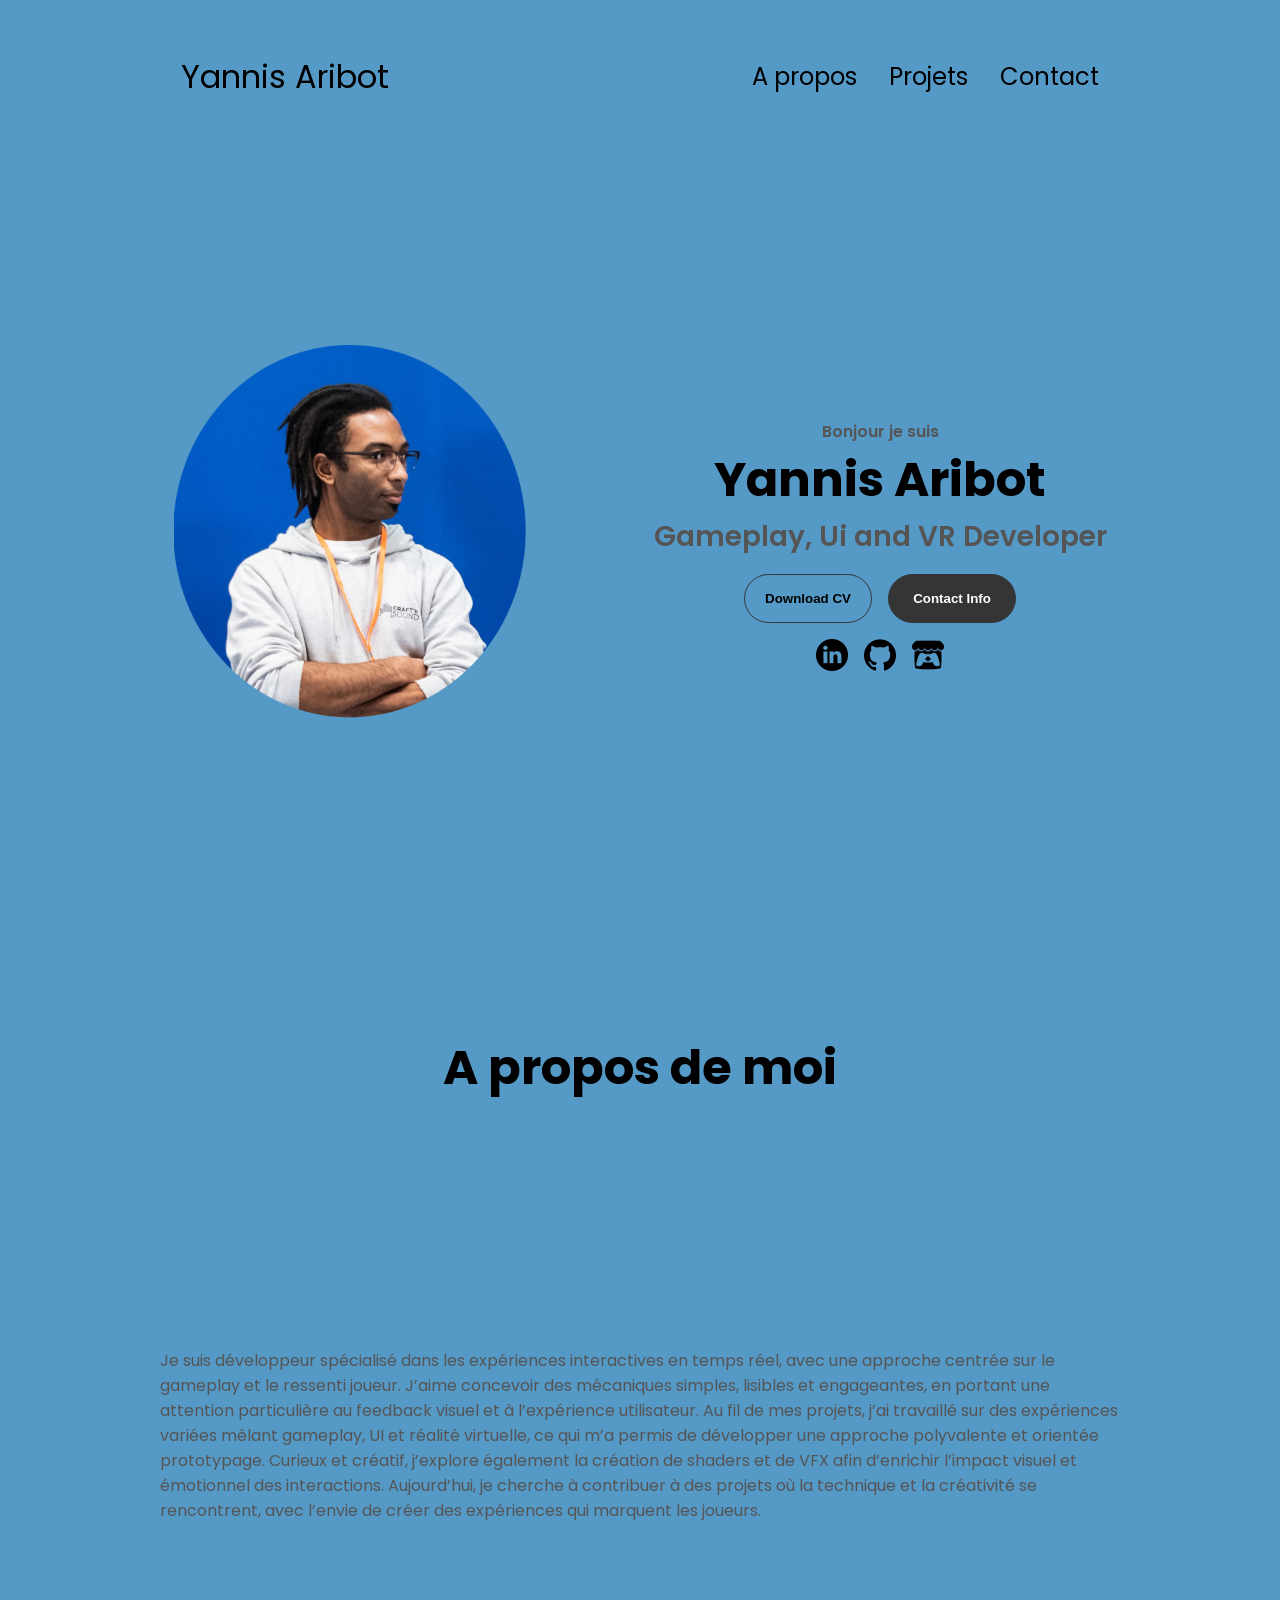
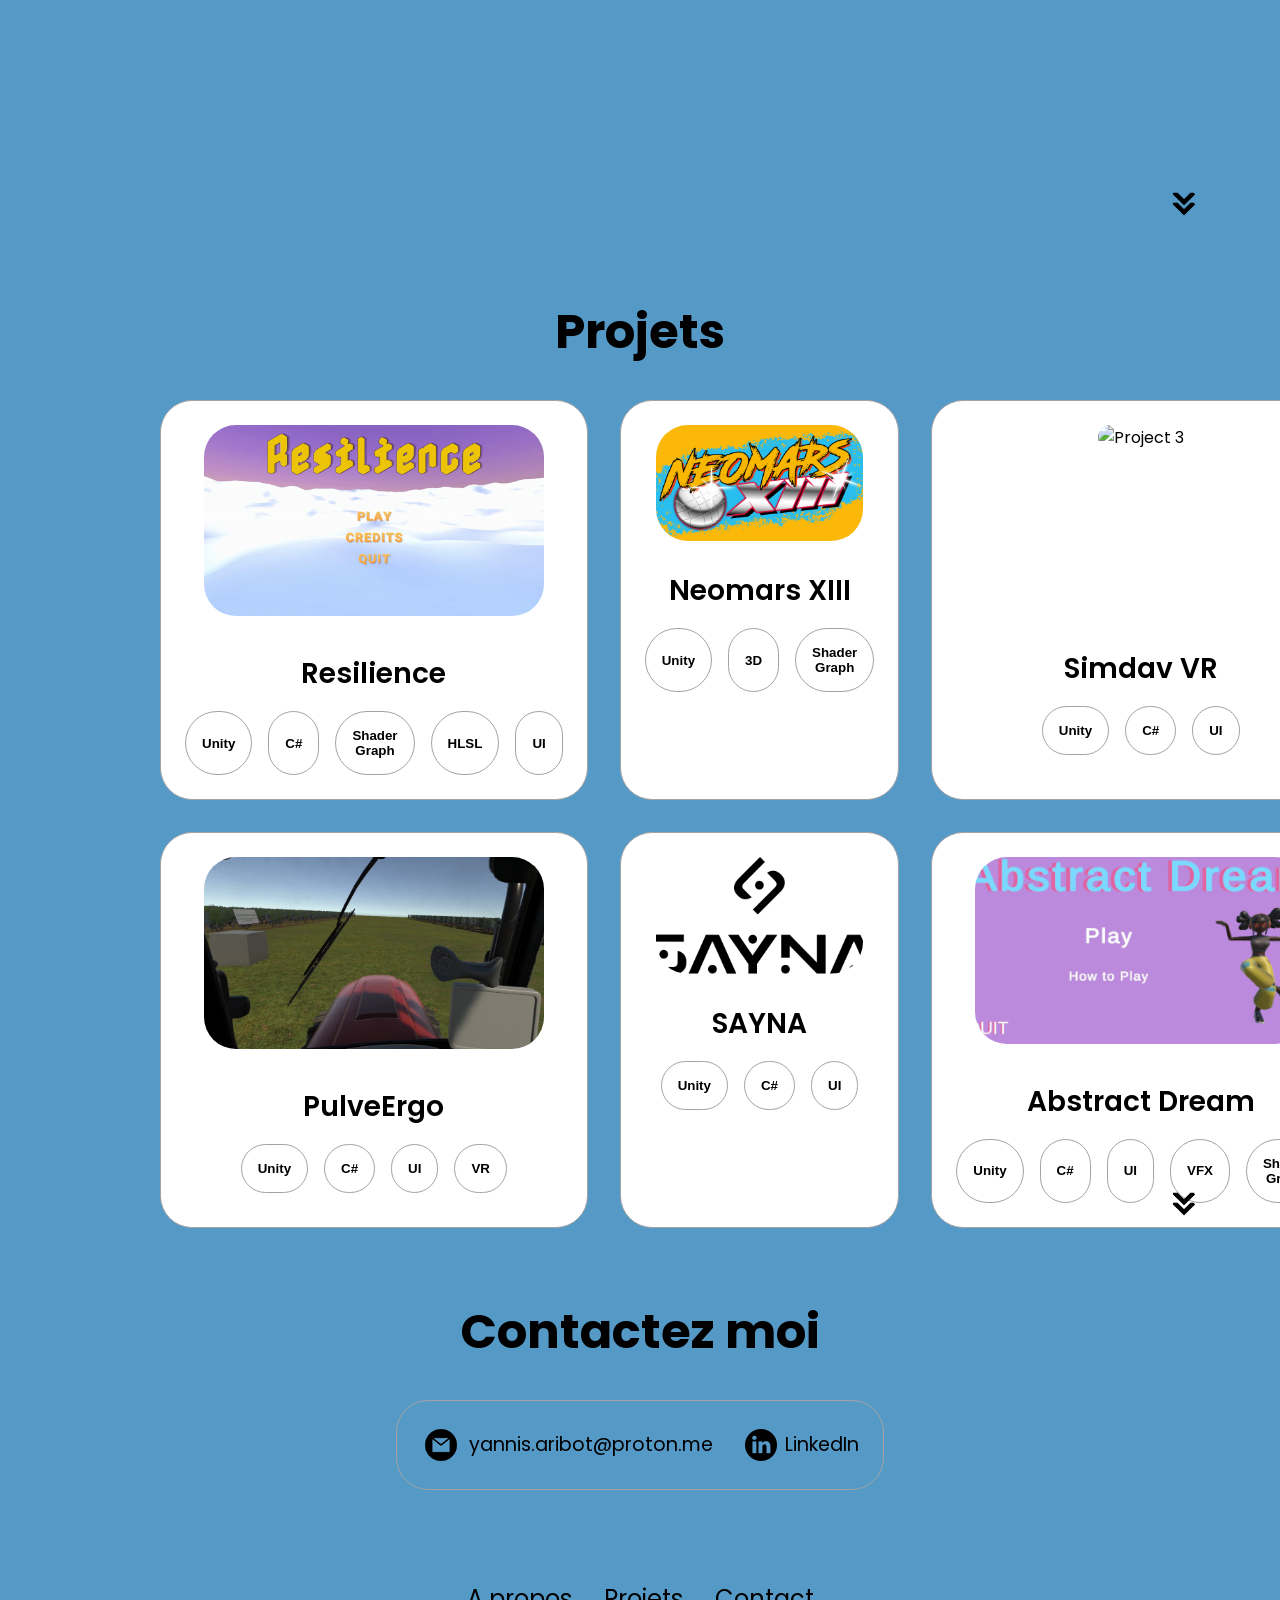
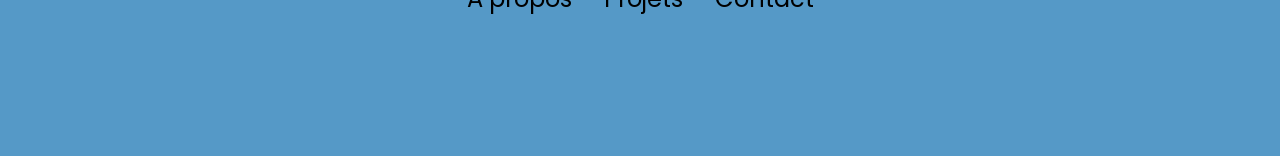
==== index.html @ 0de4ea1f "Fixed some broken links" ====
<!DOCTYPE html>
<html lang="en">

<head>
  <meta charset="UTF-8" />
  <meta http-equiv="X-UA-Compatible" content="IE=edge" />
  <meta name="viewport" content="width=device-width, initial-scale=1.0" />
  <title>Yannis Aribot</title>
  <link rel="stylesheet" href="style.css" />
  <link rel="stylesheet" href="mediaqueries.css" />
</head>

<body>
  <nav id="desktop-nav">
    <div class="logo">Yannis Aribot</div>
    <div>
      <ul class="nav-links">
        <li><a href="#about">A propos</a></li>
        <!--<li><a href="#experience">Experience</a></li>-->
        <li><a href="#projects">Projets</a></li>
        <li><a href="#contact">Contact</a></li>
      </ul>
    </div>
  </nav>
  <nav id="hamburger-nav">
    <div class="logo">Yannis Aribot</div>
    <div class="hamburger-menu">
      <div class="hamburger-icon" onclick="toggleMenu()">
        <span></span>
        <span></span>
        <span></span>
      </div>
      <div class="menu-links">
        <li><a href="#about" onclick="toggleMenu()">A propos</a></li>
        <!--<li><a href="#experience" onclick="toggleMenu()">Experience</a></li>-->
        <li><a href="#projects" onclick="toggleMenu()">Projets</a></li>
        <li><a href="#contact" onclick="toggleMenu()">Contact</a></li>
      </div>
    </div>
  </nav>
  <section id="profile">
    <div class="section__pic-container">
      <img src="./portfolio-main/assets/Photo_Profil.png" alt="John Doe profile picture" />
    </div>
    <div class="section__text">
      <p class="section__text__p1">Bonjour je suis</p>
      <h1 class="title">Yannis Aribot</h1>
      <p class="section__text__p2">Gameplay, Ui and VR Developer</p>
      <div class="btn-container">
        <button class="btn btn-color-2" onclick="window.open('./assets/CV_ARIBOT_Yannis_GameDeveloper.pdf')">
          Download CV
        </button>
        <button class="btn btn-color-1" onclick="location.href='./#contact'">
          Contact Info
        </button>
      </div>
      <div id="socials-container">
        <img src="./portfolio-main/assets/linkedin.png" alt="My LinkedIn profile" class="icon"
          onclick="location.href='https://www.linkedin.com/in/yannis-aribot-21ba85180/'" />
        <img src="./portfolio-main/assets/github.png" alt="My Github profile" class="icon"
          onclick="location.href='https://github.com/Yaribot'" />
        <img src="./portfolio-main/assets/itchio.png" alt="My Itch.io" class="icon"
          onclick="location.href='https://hati02.itch.io/'" />
      </div>
    </div>
  </section>
  <section id="about">
    <!--<p class="section__text__p1">Get To Know More</p>-->
    <h1 class="title">A propos de moi</h1>
    <div class="section-container">
      <!-- <div class="section__pic-container">
        <img src="./assets/about-pic.png" alt="Profile picture" class="about-pic" />
      </div> -->
      <div class="about-details-container">
        <div class="about-containers" style="display : none">
          <div class="details-container">
            <img src="./portfolio-main/assets/experience.png" alt="Experience icon" class="icon" />
            <h3>Experience</h3>
            <p>1 years <br />Full stack Development</p>
          </div>
          <div class="details-container">
            <img src="./portfolio-main/assets/education.png" alt="Education icon" class="icon" />
            <h3>Education</h3>
            <p>B.Sc. Bachelors Degree (IT) </p>
          </div>
        </div>
        <div class="text-container">
          <p>
            Je suis développeur spécialisé dans les expériences interactives en temps réel, avec une approche centrée sur le gameplay et le ressenti joueur. J’aime concevoir des mécaniques simples, lisibles et engageantes, en portant une attention particulière au feedback visuel et à l’expérience utilisateur.
            Au fil de mes projets, j’ai travaillé sur des expériences variées mêlant gameplay, UI et réalité virtuelle, ce qui m’a permis de développer une approche polyvalente et orientée prototypage. Curieux et créatif, j’explore également la création de shaders et de VFX afin d’enrichir l’impact visuel et émotionnel des interactions.
            Aujourd’hui, je cherche à contribuer à des projets où la technique et la créativité se rencontrent, avec l’envie de créer des expériences qui marquent les joueurs.
          </p>
        </div>
      </div>
    </div>
    <img src="./portfolio-main/assets/arrow.png" alt="Arrow icon" class="icon arrow" onclick="location.href='./#projects'" />
  </section>
  <section id="experience" style="display: none;">
    <p class="section__text__p1">Explore My</p>
    <h1 class="title">Experience</h1>
    <div class="experience-details-container">
      <div class="about-containers">
        <div class="details-container">
          <h2 class="experience-sub-title">Frontend Development</h2>
          <div class="article-container">
            <article>
              <img src="./portfolio-main/assets/checkmark.png" alt="Experience icon" class="icon" />
              <div>
                <h3>HTML</h3>
                <p>Experienced</p>
              </div>
            </article>
            <article>
              <img src="./portfolio-main/assets/checkmark.png" alt="Experience icon" class="icon" />
              <div>
                <h3>CSS</h3>
                <p>Experienced</p>
              </div>
            </article>
            <article>
              <img src="./portfolio-main/assets/checkmark.png" alt="Experience icon" class="icon" />
              <div>
                <h3>React</h3>
                <p>Experienced</p>
              </div>
            </article>
            <article>
              <img src="./portfolio-main/assets/checkmark.png" alt="Experience icon" class="icon" />
              <div>
                <h3>JavaScript</h3>
                <p>Basic</p>
              </div>
            </article>
            <article>
              <img src="./portfolio-main/assets/checkmark.png" alt="Experience icon" class="icon" />
              <div>
                <h3>TypeScript</h3>
                <p>Basic</p>
              </div>
            </article>
            <article>
              <img src="./portfolio-main/assets/checkmark.png" alt="Experience icon" class="icon" />
              <div>
                <h3>Tailwind CSS</h3>
                <p>Intermediate</p>
              </div>
            </article>
          </div>
        </div>
        <div class="details-container">
          <h2 class="experience-sub-title">Backend Development</h2>
          <div class="article-container">
            <article>
              <img src="./portfolio-main/assets/checkmark.png" alt="Experience icon" class="icon" />
              <div>
                <h3>PostgreSQL</h3>
                <p>Basic</p>
              </div>
            </article>
            <article>
              <img src="./portfolio-main/assets/checkmark.png" alt="Experience icon" class="icon" />
              <div>
                <h3>Node JS</h3>
                <p>Intermediate</p>
              </div>
            </article>
            <article>
              <img src="./portfolio-main/assets/checkmark.png" alt="Experience icon" class="icon" />
              <div>
                <h3>Express JS</h3>
                <p>Intermediate</p>
              </div>
            </article>
            <article>
              <img src="./portfolio-main/assets/checkmark.png" alt="Experience icon" class="icon" />
              <div>
                <h3>Git</h3>
                <p>Intermediate</p>
              </div>
            </article>
          </div>
        </div>
      </div>
    </div>
    <img src="./portfolio-main/assets/arrow.png" alt="Arrow icon" class="icon arrow" onclick="location.href='./#projects'" />
  </section>
  <section id="projects">
    <!--<p class="section__text__p1">Browse My Recent</p>-->
    <h1 class="title">Projets</h1>
    <div class="experience-details-container">
      <div class="about-project-card-containers">
        <div class="details-container color-container">
          <div class="article-container">
            <img src="./portfolio-main/assets/Resilience/ResilienceTitleGif.gif" class="project-img" onclick="location.href='resilience.html'" />
          </div>
          <h2 class="experience-sub-title project-title">Resilience</h2>
          <div class="btn-container">
            <button class="tag-btn btn-color-2 project-btn" onclick="location.href=''" style="pointer-events: none;">
              Unity
            </button>
            <button class="tag-btn btn-color-2 project-btn" onclick="location.href=''" style="pointer-events: none;">
              C#
            </button>
            <button class="tag-btn btn-color-2 project-btn" onclick="location.href=''" style="pointer-events: none;">
              Shader Graph
            </button>
            <button class="tag-btn btn-color-2 project-btn" onclick="location.href=''" style="pointer-events: none;">
              HLSL
            </button>
            <button class="tag-btn btn-color-2 project-btn" onclick="location.href=''" style="pointer-events: none;">
              UI
            </button>
          </div>
        </div>
        <div class="details-container color-container">
          <div class="article-container">
            <img src="./portfolio-main/assets/Neomars/NeomarsLogo.png" class="project-img" onclick="location.href='neomars13.html'" />
          </div>
          <h2 class="experience-sub-title project-title">Neomars XIII</h2>
          <div class="btn-container">
            <button class="tag-btn btn-color-2 project-btn" onclick="location.href=''" style="pointer-events: none;">
              Unity
            </button>
            <button class="tag-btn btn-color-2 project-btn" onclick="location.href=''" style="pointer-events: none;">
              3D
            </button>
            <button class="tag-btn btn-color-2 project-btn" onclick="location.href=''" style="pointer-events: none;">
              Shader Graph
            </button>
          </div>
        </div>
        <div class="details-container color-container">
          <div class="article-container">
            <img src="./portfolio-main/assets/Simdav/Simdav.png" alt="Project 3" class="project-img" onclick="location.href='simdav.html'"/>
          </div>
          <h2 class="experience-sub-title project-title">Simdav VR</h2>
          <div class="btn-container">
            <button class="tag-btn btn-color-2 project-btn" onclick="location.href=''" style="pointer-events: none;">
              Unity
            </button>
            <button class="tag-btn btn-color-2 project-btn" onclick="location.href=''" style="pointer-events: none;">
              C#
            </button>
            <button class="tag-btn btn-color-2 project-btn" onclick="location.href=''" style="pointer-events: none;">
              UI
            </button>
          </div>
        </div>
        <div class="details-container color-container">
          <div class="article-container">
            <img src="./portfolio-main/assets/PulveErgo/PulveErgo.png" alt="Project 3" class="project-img" onclick="location.href='pulveergo.html'"/>
          </div>
          <h2 class="experience-sub-title project-title">PulveErgo</h2>
          <div class="btn-container">
            <button class="tag-btn btn-color-2 project-btn" onclick="location.href=''" style="pointer-events: none;">
              Unity
            </button>
            <button class="tag-btn btn-color-2 project-btn" onclick="location.href=''" style="pointer-events: none;">
              C#
            </button>
            <button class="tag-btn btn-color-2 project-btn" onclick="location.href=''" style="pointer-events: none;">
              UI
            </button>
            <button class="tag-btn btn-color-2 project-btn" onclick="location.href=''" style="pointer-events: none;">
              VR
            </button>
          </div>
        </div>
        <div class="details-container color-container">
          <div class="article-container">
            <img src="./portfolio-main/assets/Sayna/SAYNA_Vertical_-_Noir.png" alt="Project 3" class="project-img" onclick="location.href='sayna.html'"/>
          </div>
          <h2 class="experience-sub-title project-title">SAYNA</h2>
          <div class="btn-container">
            <button class="tag-btn btn-color-2 project-btn" onclick="location.href=''" style="pointer-events: none;">
              Unity
            </button>
            <button class="tag-btn btn-color-2 project-btn" onclick="location.href=''" style="pointer-events: none;">
              C#
            </button>
            <button class="tag-btn btn-color-2 project-btn" onclick="location.href=''" style="pointer-events: none;">
              UI
            </button>
          </div>
        </div>
        <div class="details-container color-container">
          <div class="article-container">
            <img src="./portfolio-main/assets/AbstractDream/AbstractDreamCover.jpg" alt="Project 3" class="project-img" onclick="location.href='abstractdream.html'"/>
          </div>
          <h2 class="experience-sub-title project-title">Abstract Dream</h2>
          <div class="btn-container">
            <button class="tag-btn btn-color-2 project-btn" onclick="location.href=''" style="pointer-events: none;">
              Unity
            </button>
            <button class="tag-btn btn-color-2 project-btn" onclick="location.href=''" style="pointer-events: none;">
              C#
            </button>
            <button class="tag-btn btn-color-2 project-btn" onclick="location.href=''" style="pointer-events: none;">
              UI
            </button>
            <button class="tag-btn btn-color-2 project-btn" onclick="location.href=''" style="pointer-events: none;">
              VFX
            </button>
            <button class="tag-btn btn-color-2 project-btn" onclick="location.href=''" style="pointer-events: none;">
              Shader Graph
            </button>
          </div>
        </div>
        <div class="details-container color-container" style="display : none">
          <div class="article-container">
            <img src="./portfolio-main/assets/PulveErgo/PulveErgo.png" alt="Project 3" class="project-img" />
          </div>
          <h2 class="experience-sub-title project-title">Astro</h2>
          <div class="btn-container">
            <button class="tag-btn btn-color-2 project-btn" onclick="location.href=''" style="pointer-events: none;">
              Unity
            </button>
            <button class="tag-btn btn-color-2 project-btn" onclick="location.href=''" style="pointer-events: none;">
              C#
            </button>
            <button class="tag-btn btn-color-2 project-btn" onclick="location.href=''" style="pointer-events: none;">
              UI
            </button>
            <button class="tag-btn btn-color-2 project-btn" onclick="location.href=''" style="pointer-events: none;">
              VFX
            </button>
            <button class="tag-btn btn-color-2 project-btn" onclick="location.href=''" style="pointer-events: none;">
              Shader Graph
            </button>
          </div>
        </div>                                 
      </div>
    </div>
    <img src="./portfolio-main/assets/arrow.png" alt="Arrow icon" class="icon arrow" onclick="location.href='./#contact'" />
  </section>
  <section id="contact">
    <!--<p class="section__text__p1">Get in Touch</p>-->
    <h1 class="title">Contactez moi</h1>
    <div class="contact-info-upper-container">
      <div class="contact-info-container">
        <img src="./portfolio-main/assets/email.png" alt="Email icon" class="icon contact-icon email-icon" />
        <p><a href="mailto:yannis.aribot@proton.me">yannis.aribot@proton.me</a></p>
      </div>
      <div class="contact-info-container">
        <img src="./portfolio-main/assets/linkedin.png" alt="LinkedIn icon" class="icon contact-icon" />
        <p><a href="https://www.linkedin.com/in/yannis-aribot-21ba85180/">LinkedIn</a></p>
      </div>
    </div>
  </section>
  <footer>
    <nav>
      <div class="nav-links-container">
        <ul class="nav-links">
          <li><a href="#about">A propos</a></li>
          <!--<li><a href="#experience">Experience</a></li>-->
          <li><a href="#projects">Projets</a></li>
          <li><a href="#contact">Contact</a></li>
        </ul>
      </div>
    </nav>
  </footer>
  <script src="script.js"></script>
</body>

</html>
---- style.css ----
/* GENERAL */

@import url("https://fonts.googleapis.com/css2?family=Poppins:wght@300;400;500;600&display=swap");

* {
  margin: 0;
  padding: 0;
}

body {
  font-family: "Poppins", sans-serif;
  background-color: rgb(85, 153, 199);
}

html {
  scroll-behavior: smooth;
}

p {
  color: rgb(85, 85, 85);
}

/* TRANSITION */

a,
.btn {
  transition: all 300ms ease;
}

/* DESKTOP NAV */

nav,
.nav-links {
  display: flex;
}

nav {
  justify-content: space-around;
  align-items: center;
  height: 17vh;
}

.nav-links {
  gap: 2rem;
  list-style: none;
  font-size: 1.5rem;
}

a {
  color: black;
  text-decoration: none;
  text-decoration-color: rgb(255, 255, 255);
}

a:hover {
  color: grey;
  text-decoration: underline;
  text-underline-offset: 1rem;
  text-decoration-color: rgb(181, 181, 181);
}

.logo {
  font-size: 2rem;
}

.logo:hover {
  cursor: default;
}

/* HAMBURGER MENU */

#hamburger-nav {
  display: none;
}

.hamburger-menu {
  position: relative;
  display: inline-block;
}

.hamburger-icon {
  display: flex;
  flex-direction: column;
  justify-content: space-between;
  height: 24px;
  width: 30px;
  cursor: pointer;
}

.hamburger-icon span {
  width: 100%;
  height: 2px;
  background-color: black;
  transition: all 0.3 ease-in-out;
}

.menu-links {
  position: absolute;
  top: 100%;
  right: 0;
  background-color: rgb(255, 255, 255);
  width: fit-content;
  max-height: 0;
  overflow: hidden;
  transition: all 0.3 ease-in-out;
}

.menu-links a {
  display: block;
  padding: 10px;
  text-align: center;
  font-size: 1.5rem;
  color: black;
  text-decoration: none;
  transition: all 0.3 ease-in-out;
}

.menu-links li {
  list-style: none;
}

.menu-links.open {
  max-height: 300px;
}

.hamburger-icon.open span:first-child {
  transform: rotate(45deg) translate(10px, 5px);
}

.hamburger-icon.open span:nth-child(2) {
  opacity: 0;
}

.hamburger-icon.open span:last-child {
  transform: rotate(-45deg) translate(10px, -5px);
}

.hamburger-icon span:first-child {
  transform: none;
}

.hamburger-icon span:first-child {
  opacity: 1;
}

.hamburger-icon span:first-child {
  transform: none;
}

/* SECTIONS */

section {
  padding-top: 4vh;
  height: 96vh;
  margin: 0 10rem;
  box-sizing: border-box;
  min-height: fit-content;
}

.section-container {
  display: flex;
  /* width: 400px; */
  /* height: 1000px; */
}

/* PROFILE SECTION */

#profile {
  display: flex;
  justify-content: center;
  gap: 5rem;
  height: 10vh;
}

.section__pic-container {
  display: flex;
  height: 400px;
  width: 400px;
  margin: auto 0;
}

.section__text {
  align-self: center;
  text-align: center;
}

.section__text p {
  font-weight: 600;
}

.section__text__p1 {
  text-align: center;
}

.section__text__p2 {
  font-size: 1.75rem;
  margin-bottom: 1rem;
}

.title {
  font-size: 3rem;
  text-align: center;
}

#socials-container {
  display: flex;
  justify-content: center;
  margin-top: 1rem;
  gap: 1rem;
}

/* ICONS */

.icon {
  cursor: pointer;
  height: 2rem;
}

/* BUTTONS */

.btn-container {
  display: flex;
  justify-content: center;
  gap: 1rem;
}

.btn {
  font-weight: 600;
  transition: all 300ms ease;
  padding: 1rem;
  width: 8rem;
  border-radius: 2rem;
}

.tag-btn {
  font-weight: 600;
  transition: all 300ms ease;
  padding: 1rem;
  /* width: 8rem; */
  border-radius: 2rem;
}

.btn-color-1,
.btn-color-2 {
  border: rgb(53, 53, 53) 0.1rem solid;
}

.btn-color-1:hover,
.btn-color-2:hover {
  cursor: pointer;
}

.btn-color-1,
.btn-color-2:hover {
  background: rgb(53, 53, 53);
  color: white;
}

.btn-color-1:hover {
  background: rgb(0, 0, 0);
}

.btn-color-2 {
  background: none;
}

.btn-color-2:hover {
  border: rgb(255, 255, 255) 0.1rem solid;
}

.btn-container {
  gap: 1rem;
}

/* ABOUT SECTION */

#about {
  position: relative;
}

.about-containers {
  display: grid;
  grid-template-columns: repeat(3, 1fr);
  gap: 2rem;
  margin-bottom: 2rem;
  margin-top: 2rem;
}
.about-project-card-containers {
  display: grid;
  grid-template-columns: repeat(3, 1fr);
  gap: 2rem;
  margin-bottom: 2rem;
  margin-top: 2rem;
}

.about-details-container {
  justify-content: center;
  flex-direction: column;
}

.about-containers,
.about-details-container {
  display: flex;
  /* height: 200px; */
}

.about-pic {
  border-radius: 2rem;
}

.arrow {
  position: absolute;
  right: -5rem;
  bottom: 2.5rem;
}

.details-container {
  padding: 1.5rem;
  flex: 1;
  background: rgb(255, 255, 255);
  border-radius: 2rem;
  border: rgb(53, 53, 53) 0.1rem solid;
  border-color: rgb(163, 163, 163);
  text-align: center;
}

.section-container {
  gap: 4rem;
  height: 80%;
}

.section__pic-container {
  height: 400px;
  width: 400px;
  margin: auto 0;
}

/* EXPERIENCE SECTION */

#experience {
  position: relative;
}

.experience-sub-title {
  color: rgb(85, 85, 85);
  font-weight: 600;
  font-size: 1.75rem;
  margin-bottom: 2rem;
}

.experience-details-container {
  display: flex;
  justify-content: center;
  flex-direction: column;
}

.article-container {
  /* display: flex;
  text-align: initial;
  flex-wrap: wrap;
  flex-direction: row;
  gap: 2.5rem;
  justify-content: space-around; */
  display: block;
  /* min-height: 70%; */
  aspect-ratio: 16 / 9;
  text-decoration: none;
  border-radius: 20px;
  overflow: hidden;
  transition: transform 0.3s ease;
}
.article-container:hover{
  transform: scale(1.05);
}

article {
  display: flex;
  width: 10rem;
  justify-content: space-around;
  gap: 0.5rem;
}

article .icon {
  cursor: default;
}

/* PROJECTS SECTION */

#projects {
  position: relative;
}

.color-container {
  border-color: rgb(163, 163, 163);
  background: rgb(255, 255, 255);
}

.project-img {
  border-radius: 2rem;
  width: 90%;
  height: 90%;
  object-fit: cover;
}

.main-project-img {
  display: block;
  margin: auto;
  border-radius: 2rem;
  width: 90%;
  height: 90%;
}

.project-title {
  margin: 1rem;
  color: black;
}

.project-btn {
  color: black;
  border-color: rgb(163, 163, 163);
}

.principal-project-img{
  display: block;
  text-decoration: none;
  border-radius: 20px;
  overflow: hidden;
  transition: transform 0.3s ease;
}

.project_gallerie_img{
  display: block;
  margin: auto;
  margin-top: 2%;
  margin-bottom: 2%;
  border-radius: 2rem;
  width: 90%;
  height: 90%;
}


/* CONTACT */

#contact {
  display: flex;
  justify-content: center;
  flex-direction: column;
  height: 70vh;
}

.contact-info-upper-container {
  display: flex;
  justify-content: center;
  border-radius: 2rem;
  border: rgb(53, 53, 53) 0.1rem solid;
  border-color: rgb(163, 163, 163);
  background: (250, 250, 250);
  margin: 2rem auto;
  padding: 0.5rem;
}

.contact-info-container {
  display: flex;
  align-items: center;
  justify-content: center;
  gap: 0.5rem;
  margin: 1rem;
}

.contact-info-container p {
  font-size: larger;
}

.contact-icon {
  cursor: default;
}

.email-icon {
  height: 2.5rem;
}

/* CHALLENGES SECTION */

.challenge-item {
  display: flex;
  align-items: center;
  gap: 40px;
  margin: 40px 0;
}

.challenge-item.reverse {
  flex-direction: row-reverse;
}

.challenge-text {
  flex: 1;
}

.challenge-image {
  flex: 1;
}

.challenge-image img {
  width: 100%;
  border-radius: 15px;
}

/* MOBILE */

@media (max-width: 768px) {
  .challenge-item, .challenge-item.reverse {
    flex-direction: column;
  }
  /* .article-container{
  text-align: initial;
  flex-wrap: wrap;
  flex-direction: row;
  gap: 2.5rem;
  justify-content: space-around;
  } */
}

@media (max-width: 1024px) {
  .about-project-card-containers {
    grid-template-columns: repeat(2, 1fr);
  }
}

@media (max-width: 768px) {
  .about-project-card-containers {
    grid-template-columns: 1fr;
  }
}

/* FOOTER SECTION */

footer {
  height: 26vh;
  margin: 0 1rem;
}

footer p {
  text-align: center;
}
---- mediaqueries.css ----
@media screen and (max-width: 1400px) {
  #profile {
    height: 83vh;
    margin-bottom: 6rem;
  }
  .about-containers {
    flex-wrap: wrap;
  }
  #contact,
  #projects {
    height: fit-content;
  }
}

@media screen and (max-width: 1200px) {
  #desktop-nav {
    display: none;
  }
  #hamburger-nav {
    display: flex;
  }
  #experience,
  .experience-details-container {
    margin-top: 2rem;
  }
  #profile,
  .section-container {
    display: block;
  }
  .arrow {
    display: none;
  }
  section,
  .section-container {
    height: fit-content;
  }
  section {
    margin: 0 5%;
  }
  .section__pic-container {
    width: 275px;
    height: 275px;
    margin: 0 auto 2rem;
  }
  .about-containers {
    margin-top: 0;
  }
}

@media screen and (max-width: 600px) {
  #contact,
  footer {
    height: 40vh;
  }
  #profile {
    height: 83vh;
    margin-bottom: 0;
  }
  article {
    font-size: 1rem;
  }
  footer nav {
    height: fit-content;
    margin-bottom: 2rem;
  }
  .about-containers,
  .contact-info-upper-container,
  .btn-container {
    flex-wrap: wrap;
  }
  .contact-info-container {
    margin: 0;
  }
  .contact-info-container p,
  .nav-links li a {
    font-size: 1rem;
  }
  .experience-sub-title {
    font-size: 1.25rem;
  }
  .logo {
    font-size: 1.5rem;
  }
  .nav-links {
    flex-direction: column;
    gap: 0.5rem;
    text-align: center;
  }
  .section__pic-container {
    width: auto;
    height: 46vw;
    justify-content: center;
  }
  .section__text__p2 {
    font-size: 1.25rem;
  }
  .title {
    font-size: 2rem;
  }
  .text-container {
    text-align: justify;
  }
}
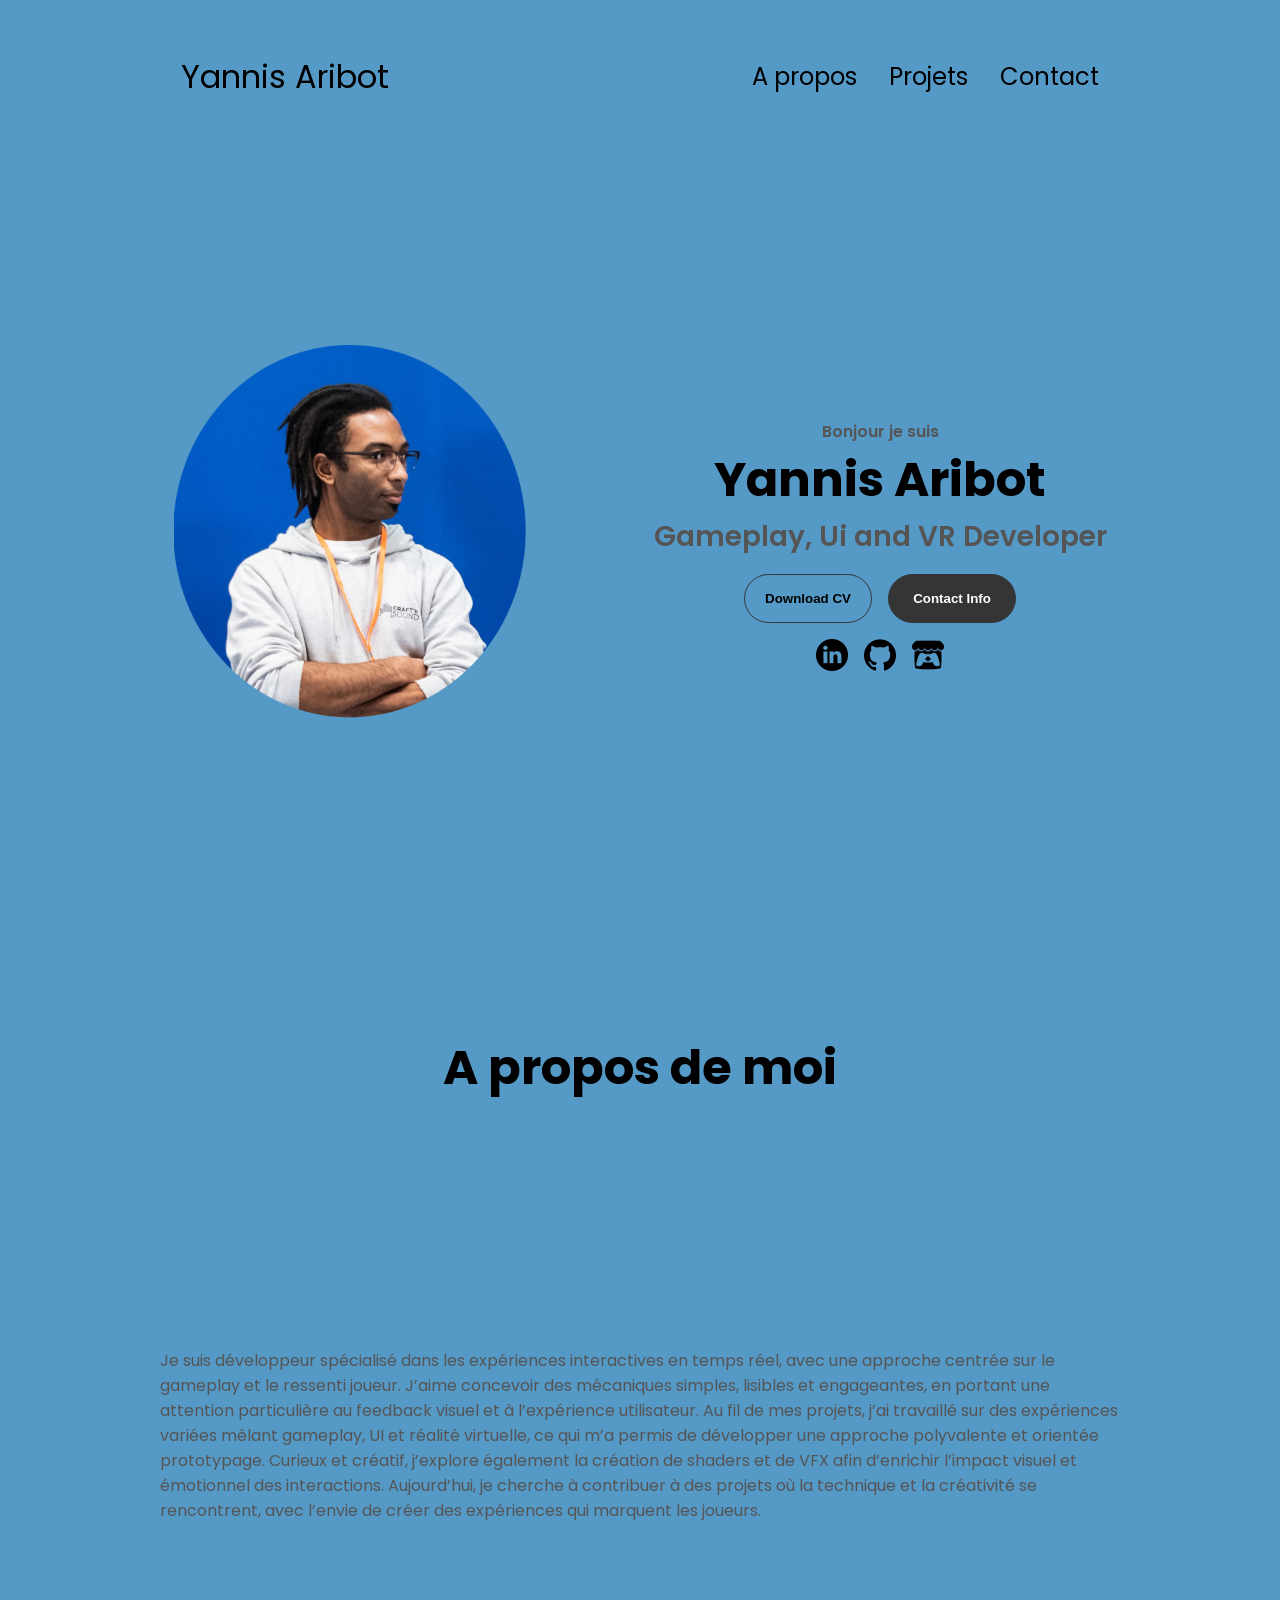
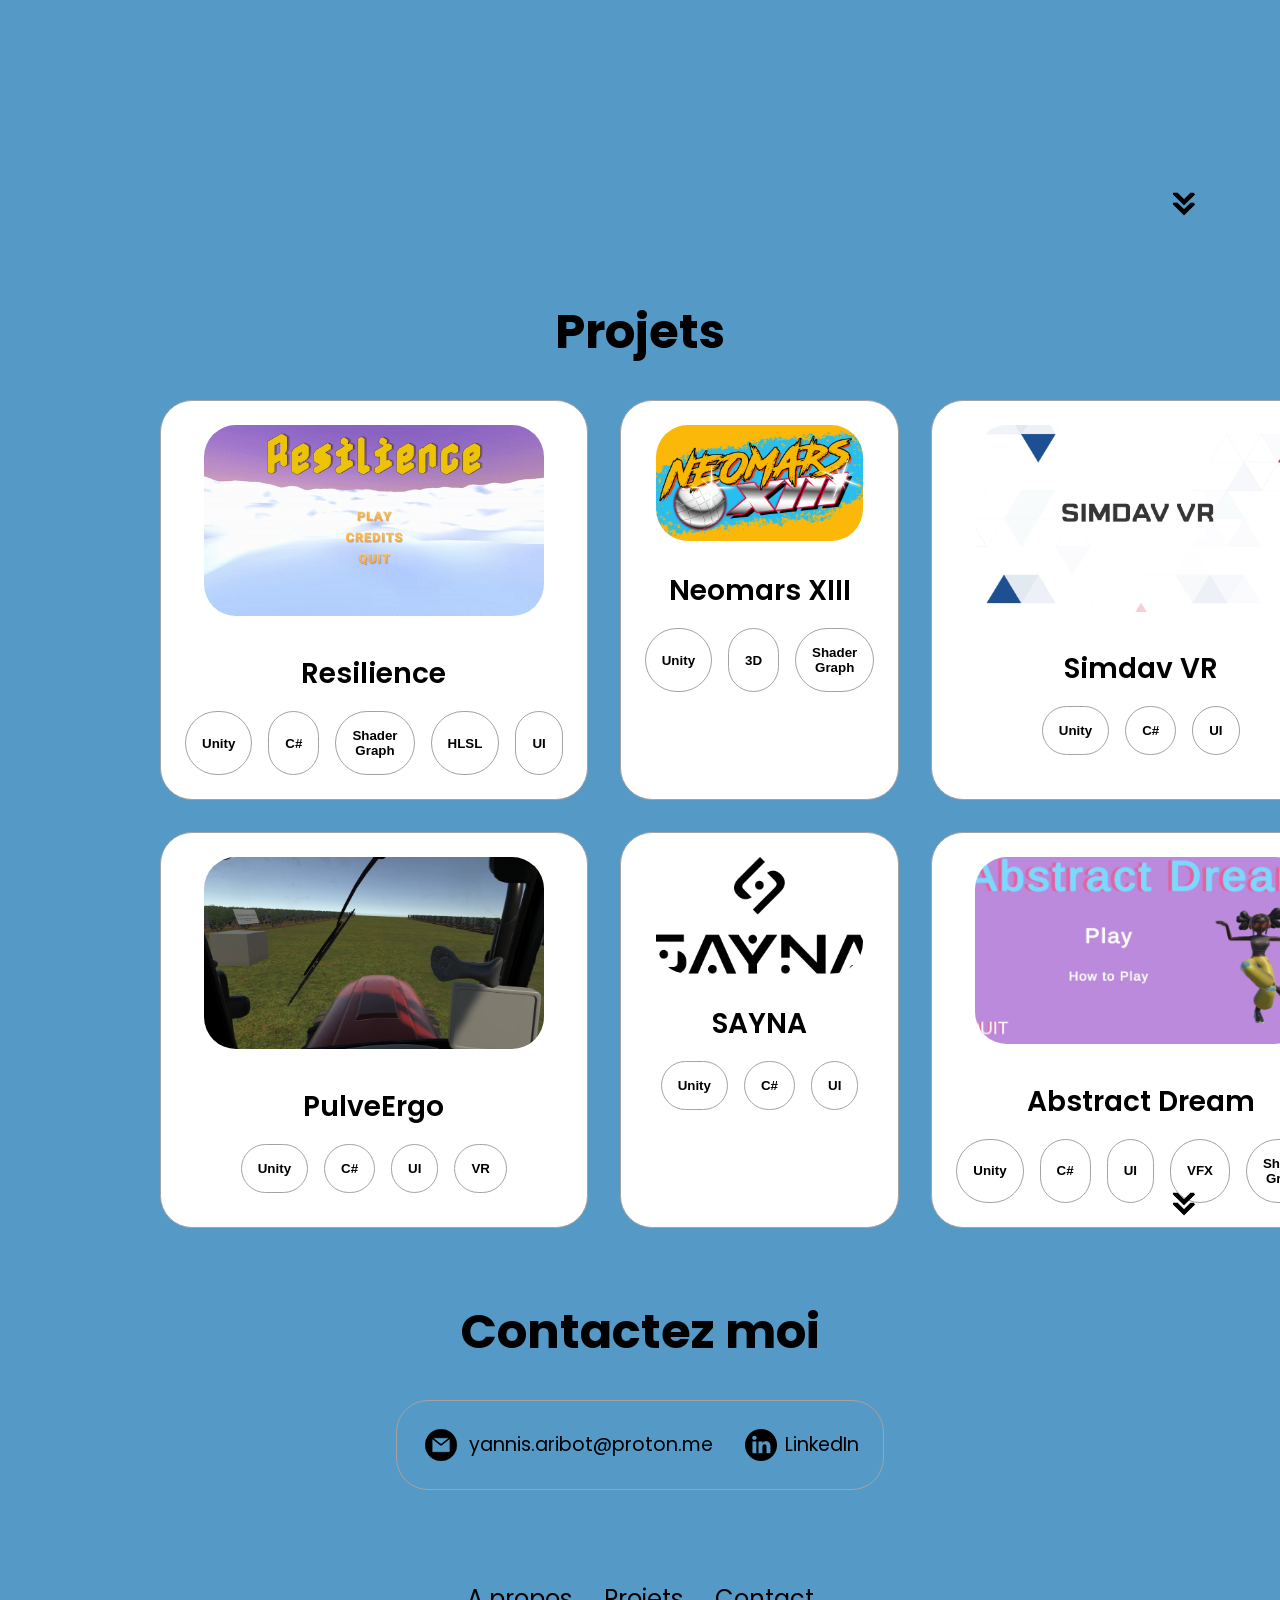
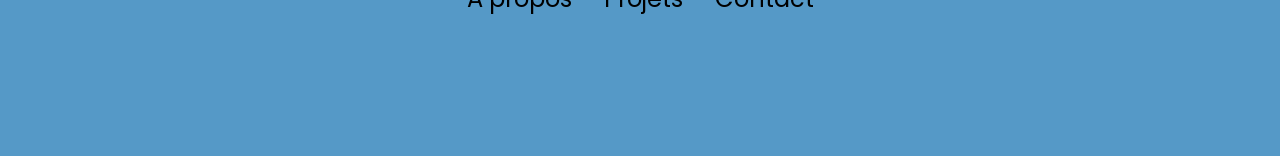
==== commit dcb2b1dd: "Trying to fix a broken picture" ====
--- a/index.html
+++ b/index.html
@@ -231,7 +231,7 @@
         </div>
         <div class="details-container color-container">
           <div class="article-container">
-            <img src="./portfolio-main/assets/Simdav/Simdav.png" alt="Project 3" class="project-img" onclick="location.href='simdav.html'"/>
+            <img src="./portfolio-main/assets/Simdav/SImdav.png" alt="Project 3" class="project-img" onclick="location.href='simdav.html'"/>
           </div>
           <h2 class="experience-sub-title project-title">Simdav VR</h2>
           <div class="btn-container">
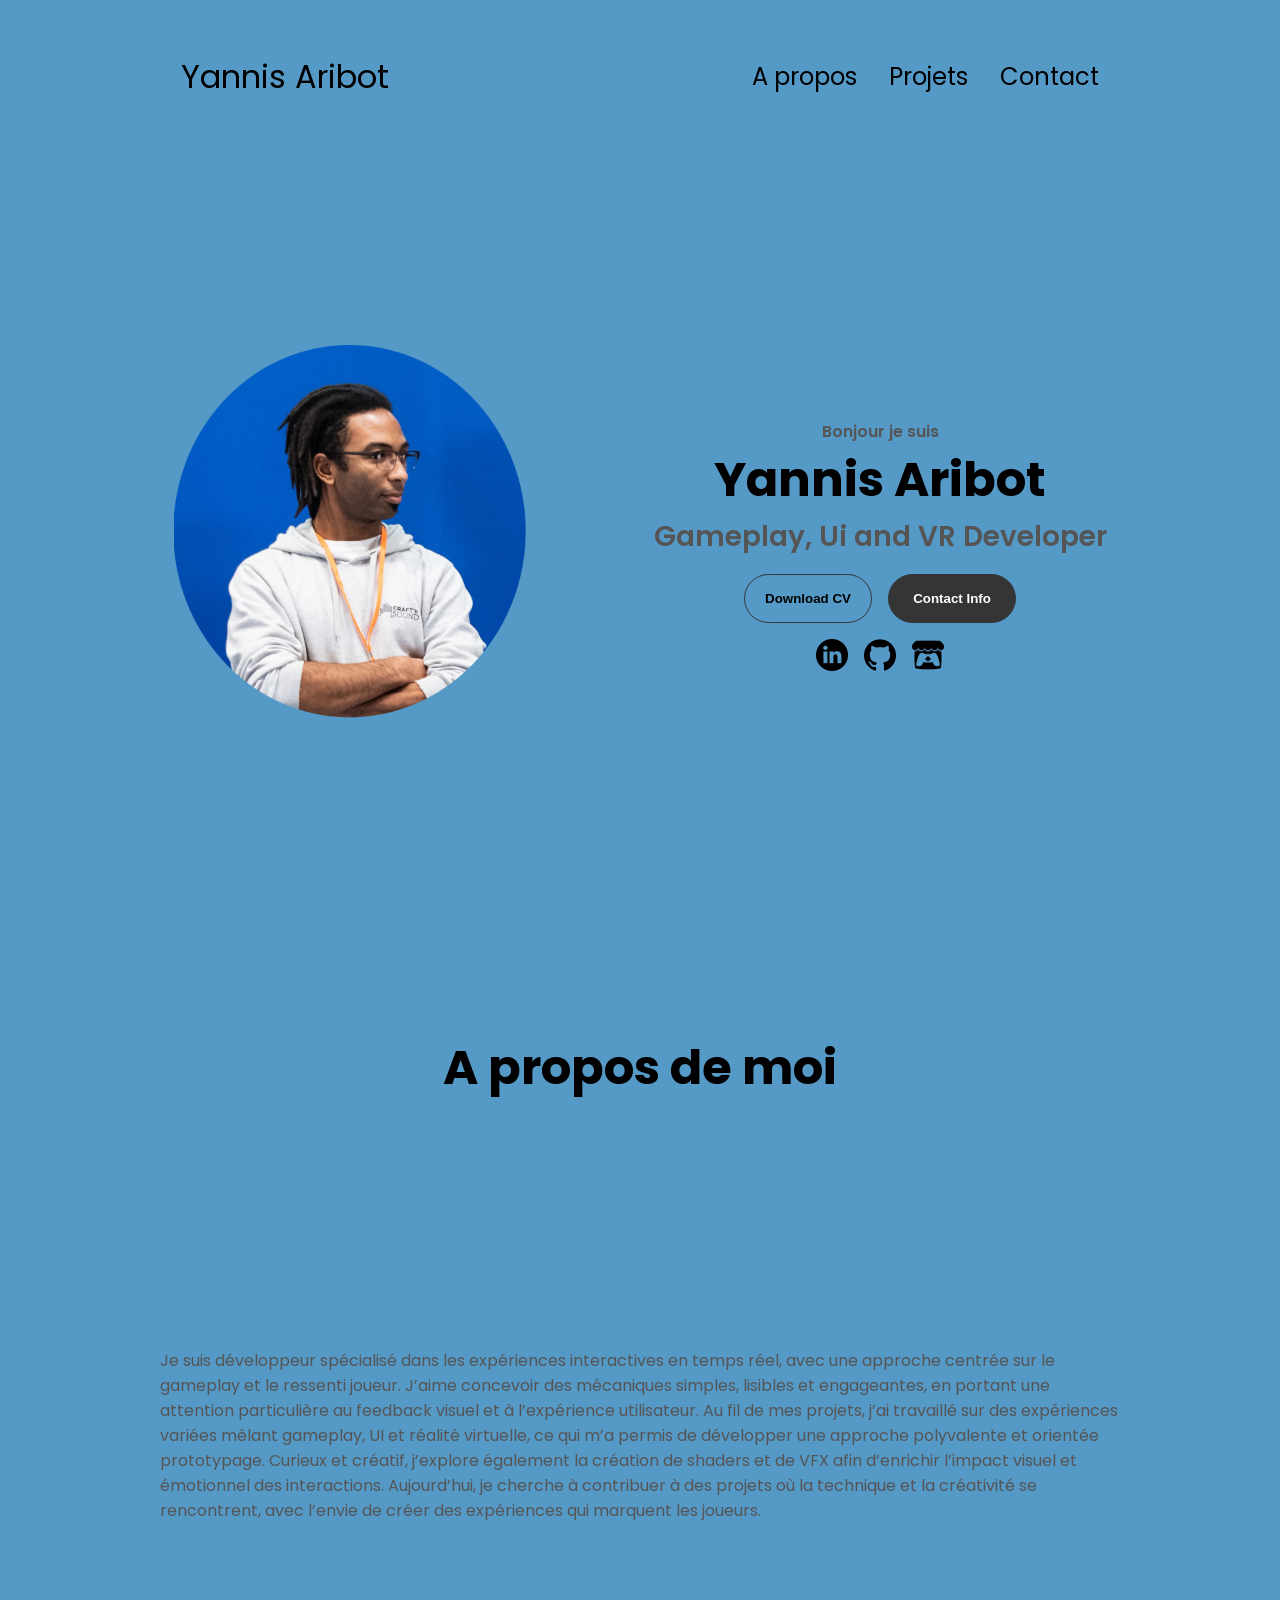
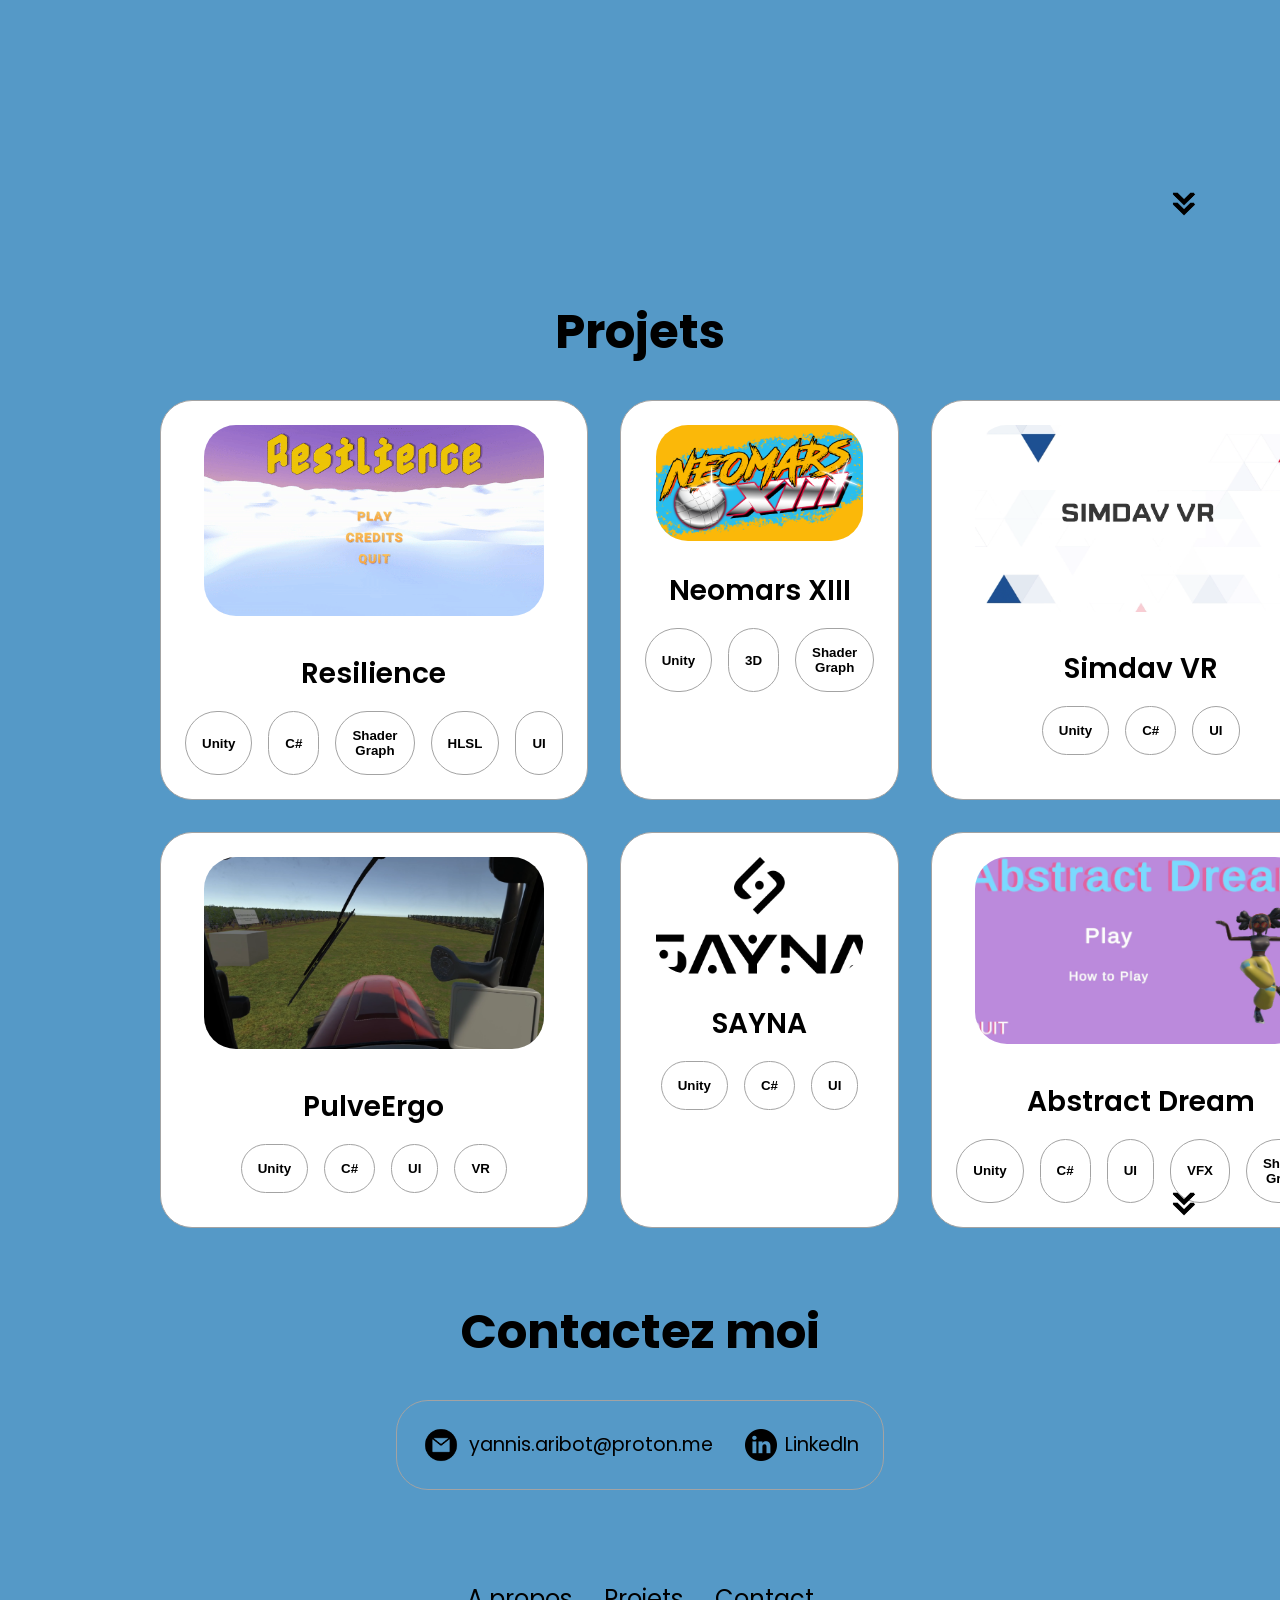
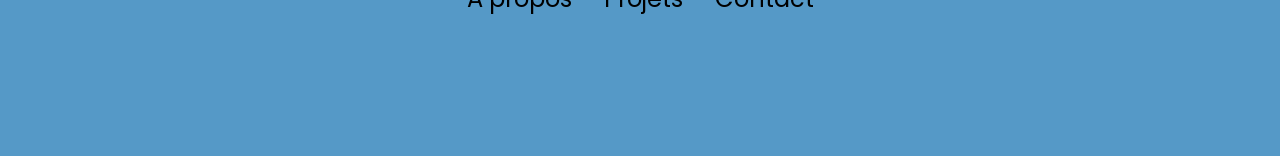
==== commit c0e50c79: "Fixed resume link" ====
--- a/index.html
+++ b/index.html
@@ -47,7 +47,7 @@
       <h1 class="title">Yannis Aribot</h1>
       <p class="section__text__p2">Gameplay, Ui and VR Developer</p>
       <div class="btn-container">
-        <button class="btn btn-color-2" onclick="window.open('./assets/CV_ARIBOT_Yannis_GameDeveloper.pdf')">
+        <button class="btn btn-color-2" onclick="window.open('./portfolio-main//assets/YannisARIBOT_CV_GameplayProgrammeur.pdf')">
           Download CV
         </button>
         <button class="btn btn-color-1" onclick="location.href='./#contact'">
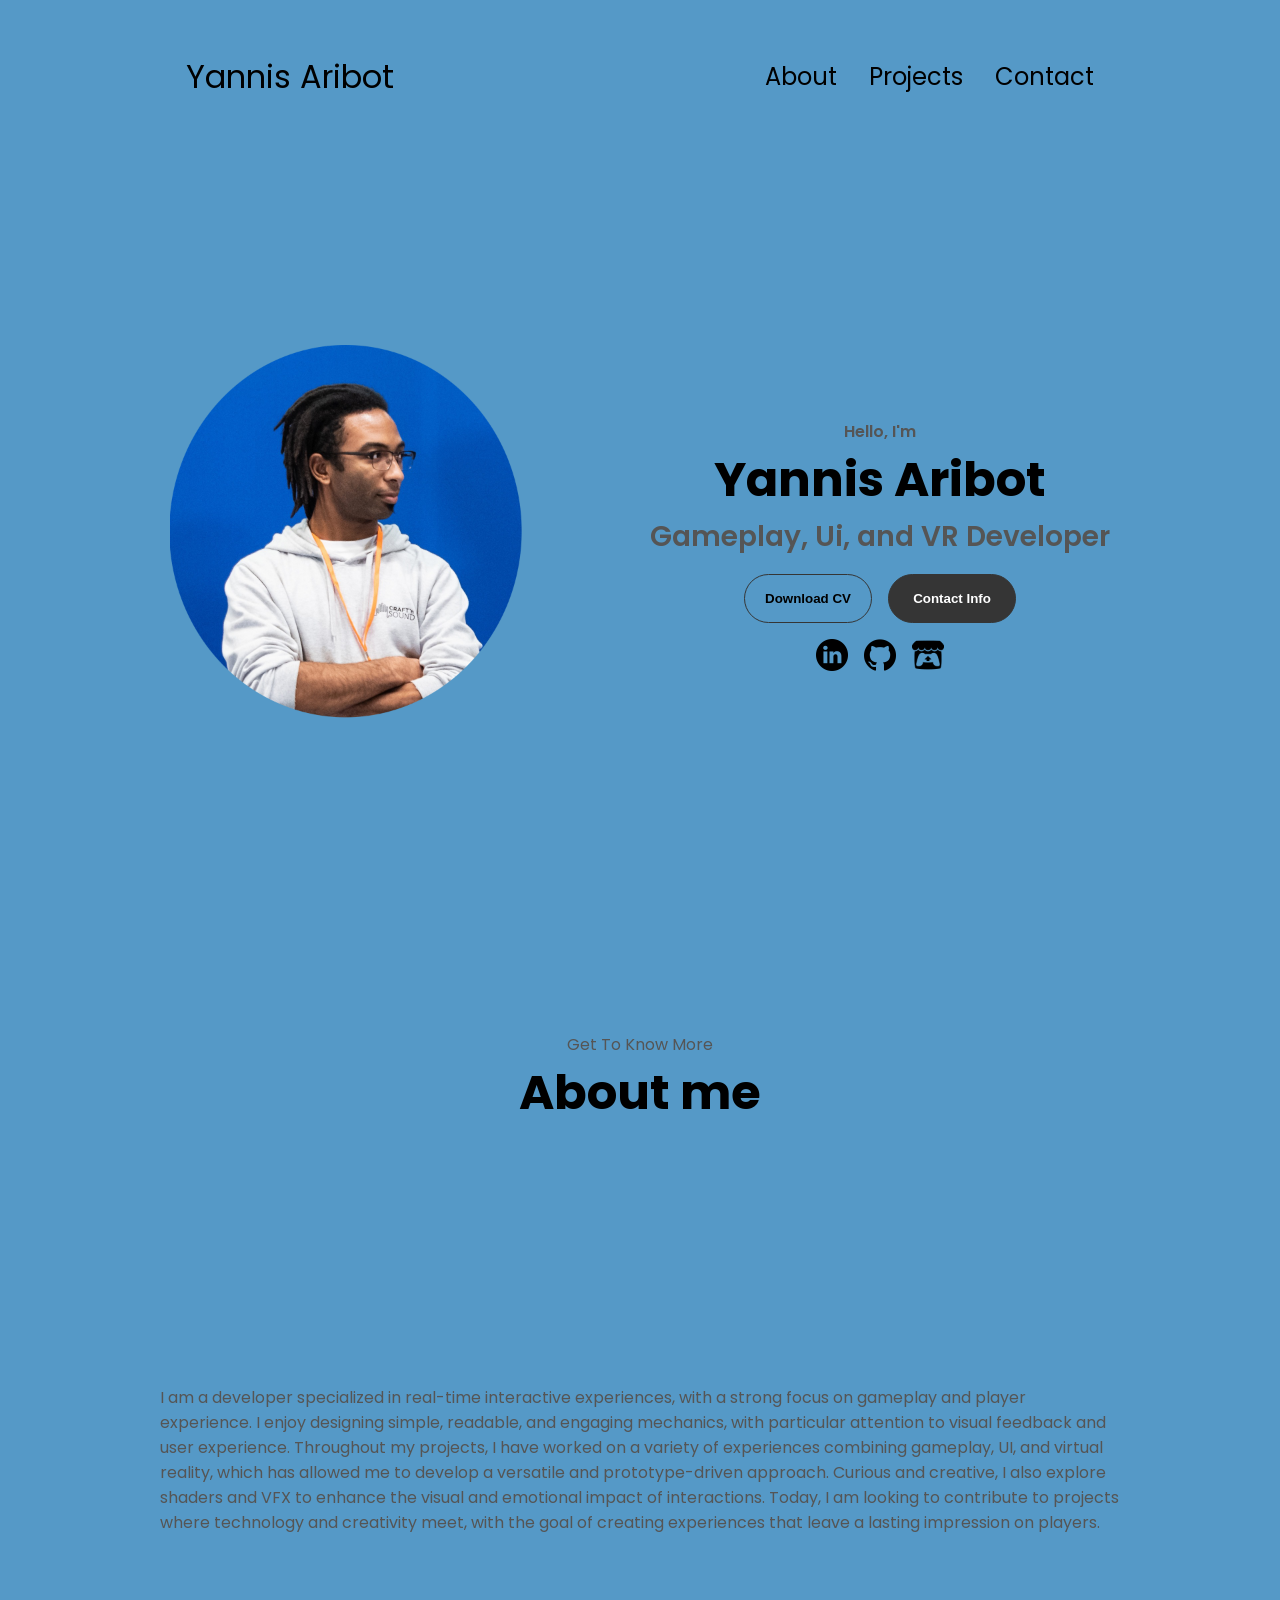
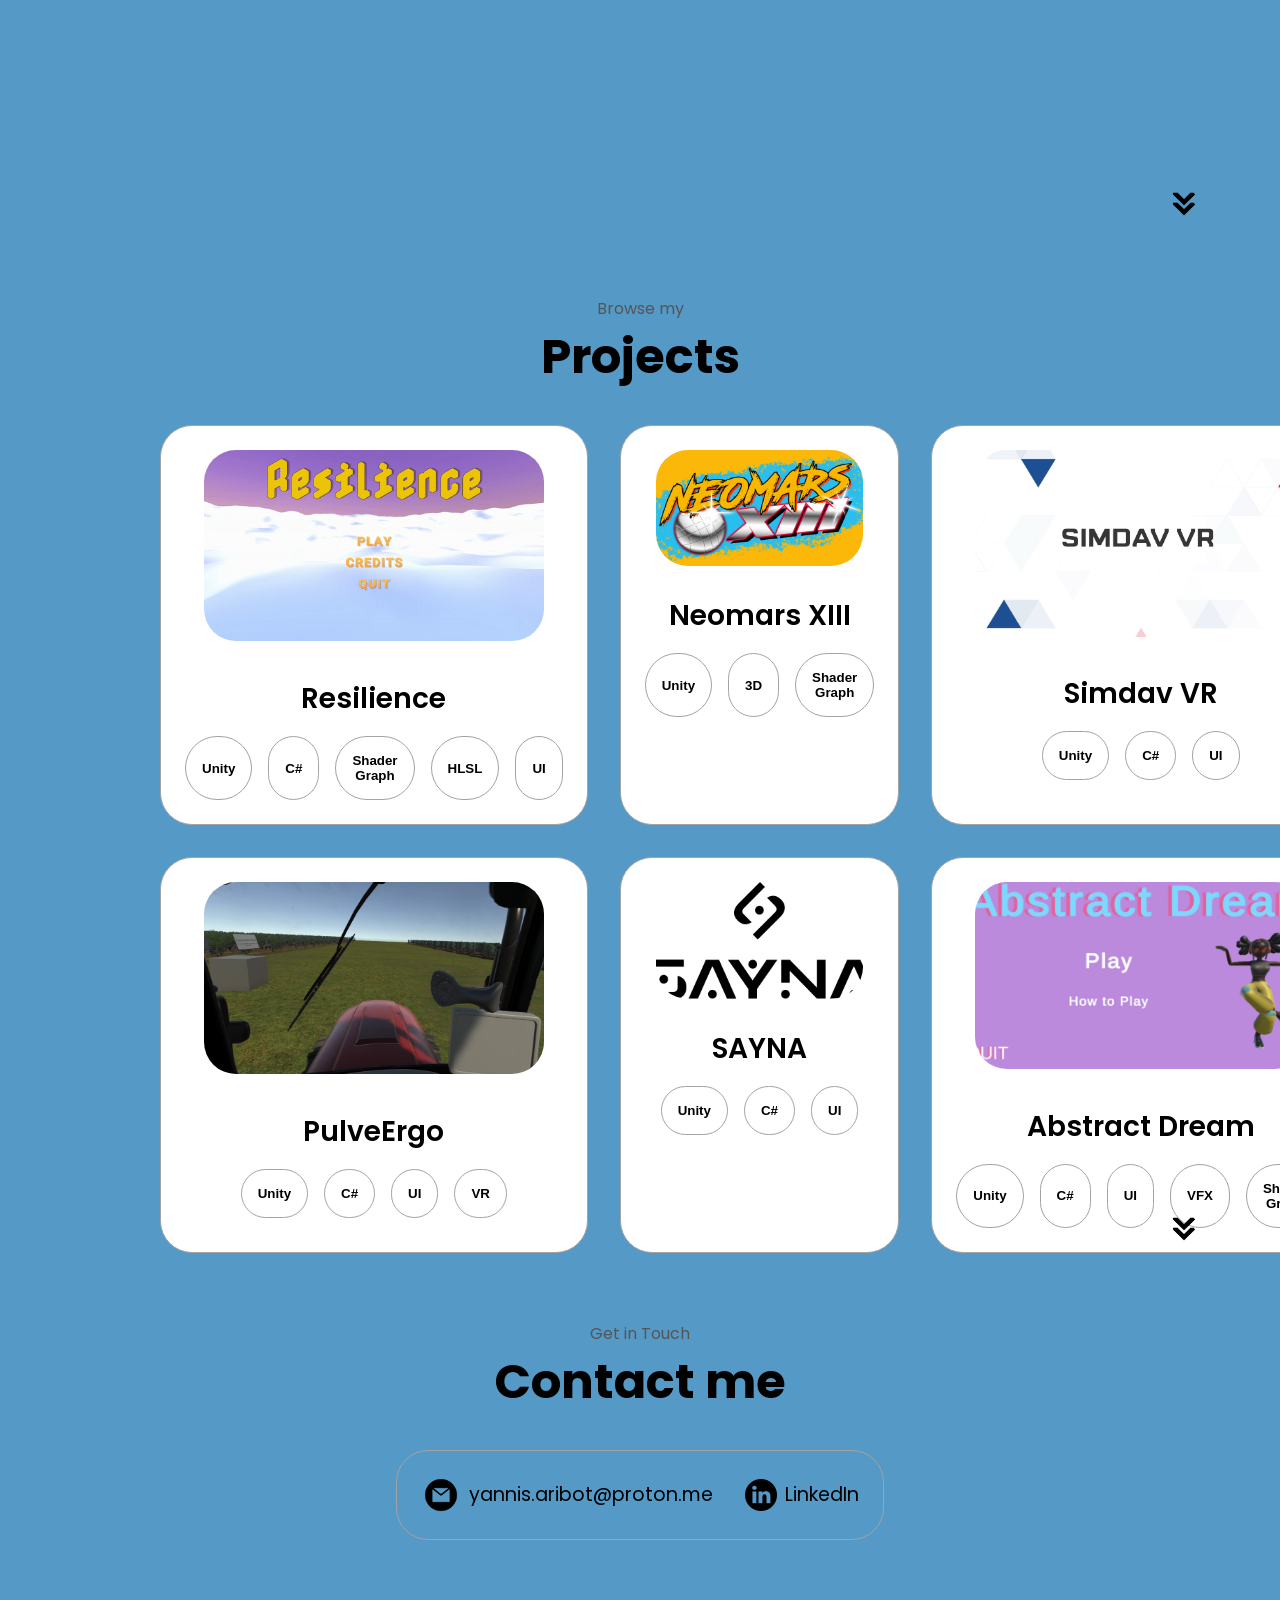
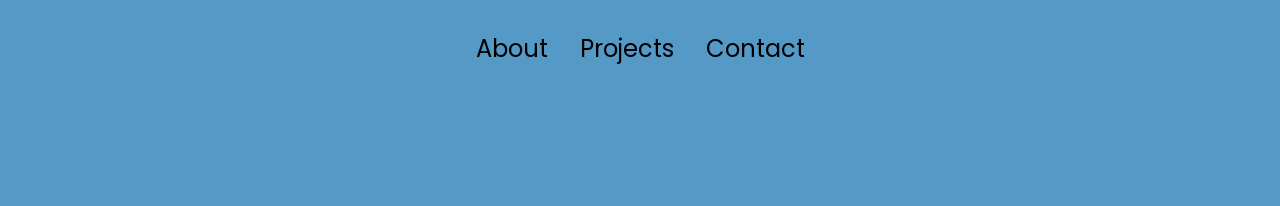
==== commit 28ea4fa8: "Fix(Text) : Translated all texts in english" ====
--- a/index.html
+++ b/index.html
@@ -15,9 +15,9 @@
     <div class="logo">Yannis Aribot</div>
     <div>
       <ul class="nav-links">
-        <li><a href="#about">A propos</a></li>
+        <li><a href="#about">About</a></li>
         <!--<li><a href="#experience">Experience</a></li>-->
-        <li><a href="#projects">Projets</a></li>
+        <li><a href="#projects">Projects</a></li>
         <li><a href="#contact">Contact</a></li>
       </ul>
     </div>
@@ -31,9 +31,9 @@
         <span></span>
       </div>
       <div class="menu-links">
-        <li><a href="#about" onclick="toggleMenu()">A propos</a></li>
+        <li><a href="#about" onclick="toggleMenu()">About</a></li>
         <!--<li><a href="#experience" onclick="toggleMenu()">Experience</a></li>-->
-        <li><a href="#projects" onclick="toggleMenu()">Projets</a></li>
+        <li><a href="#projects" onclick="toggleMenu()">Projects</a></li>
         <li><a href="#contact" onclick="toggleMenu()">Contact</a></li>
       </div>
     </div>
@@ -43,9 +43,9 @@
       <img src="./portfolio-main/assets/Photo_Profil.png" alt="John Doe profile picture" />
     </div>
     <div class="section__text">
-      <p class="section__text__p1">Bonjour je suis</p>
+      <p class="section__text__p1">Hello, I'm</p>
       <h1 class="title">Yannis Aribot</h1>
-      <p class="section__text__p2">Gameplay, Ui and VR Developer</p>
+      <p class="section__text__p2">Gameplay, Ui, and VR Developer</p>
       <div class="btn-container">
         <button class="btn btn-color-2" onclick="window.open('./portfolio-main//assets/YannisARIBOT_CV_GameplayProgrammeur.pdf')">
           Download CV
@@ -65,8 +65,8 @@
     </div>
   </section>
   <section id="about">
-    <!--<p class="section__text__p1">Get To Know More</p>-->
-    <h1 class="title">A propos de moi</h1>
+    <p class="section__text__p1">Get To Know More</p>
+    <h1 class="title">About me</h1>
     <div class="section-container">
       <!-- <div class="section__pic-container">
         <img src="./assets/about-pic.png" alt="Profile picture" class="about-pic" />
@@ -86,9 +86,13 @@
         </div>
         <div class="text-container">
           <p>
-            Je suis développeur spécialisé dans les expériences interactives en temps réel, avec une approche centrée sur le gameplay et le ressenti joueur. J’aime concevoir des mécaniques simples, lisibles et engageantes, en portant une attention particulière au feedback visuel et à l’expérience utilisateur.
-            Au fil de mes projets, j’ai travaillé sur des expériences variées mêlant gameplay, UI et réalité virtuelle, ce qui m’a permis de développer une approche polyvalente et orientée prototypage. Curieux et créatif, j’explore également la création de shaders et de VFX afin d’enrichir l’impact visuel et émotionnel des interactions.
-            Aujourd’hui, je cherche à contribuer à des projets où la technique et la créativité se rencontrent, avec l’envie de créer des expériences qui marquent les joueurs.
+            I am a developer specialized in real-time interactive experiences, with a strong focus on gameplay and player experience. 
+            I enjoy designing simple, readable, and engaging mechanics, with particular attention to visual feedback and user experience.
+            Throughout my projects, I have worked on a variety of experiences combining gameplay, UI, and virtual reality, 
+            which has allowed me to develop a versatile and prototype-driven approach. Curious and creative, I also explore 
+            shaders and VFX to enhance the visual and emotional impact of interactions.
+            Today, I am looking to contribute to projects where technology and creativity meet, with the goal of creating 
+            experiences that leave a lasting impression on players.
           </p>
         </div>
       </div>
@@ -185,8 +189,8 @@
     <img src="./portfolio-main/assets/arrow.png" alt="Arrow icon" class="icon arrow" onclick="location.href='./#projects'" />
   </section>
   <section id="projects">
-    <!--<p class="section__text__p1">Browse My Recent</p>-->
-    <h1 class="title">Projets</h1>
+    <p class="section__text__p1">Browse my</p>
+    <h1 class="title">Projects</h1>
     <div class="experience-details-container">
       <div class="about-project-card-containers">
         <div class="details-container color-container">
@@ -334,8 +338,8 @@
     <img src="./portfolio-main/assets/arrow.png" alt="Arrow icon" class="icon arrow" onclick="location.href='./#contact'" />
   </section>
   <section id="contact">
-    <!--<p class="section__text__p1">Get in Touch</p>-->
-    <h1 class="title">Contactez moi</h1>
+    <p class="section__text__p1">Get in Touch</p>
+    <h1 class="title">Contact me</h1>
     <div class="contact-info-upper-container">
       <div class="contact-info-container">
         <img src="./portfolio-main/assets/email.png" alt="Email icon" class="icon contact-icon email-icon" />
@@ -351,9 +355,9 @@
     <nav>
       <div class="nav-links-container">
         <ul class="nav-links">
-          <li><a href="#about">A propos</a></li>
+          <li><a href="#about">About</a></li>
           <!--<li><a href="#experience">Experience</a></li>-->
-          <li><a href="#projects">Projets</a></li>
+          <li><a href="#projects">Projects</a></li>
           <li><a href="#contact">Contact</a></li>
         </ul>
       </div>
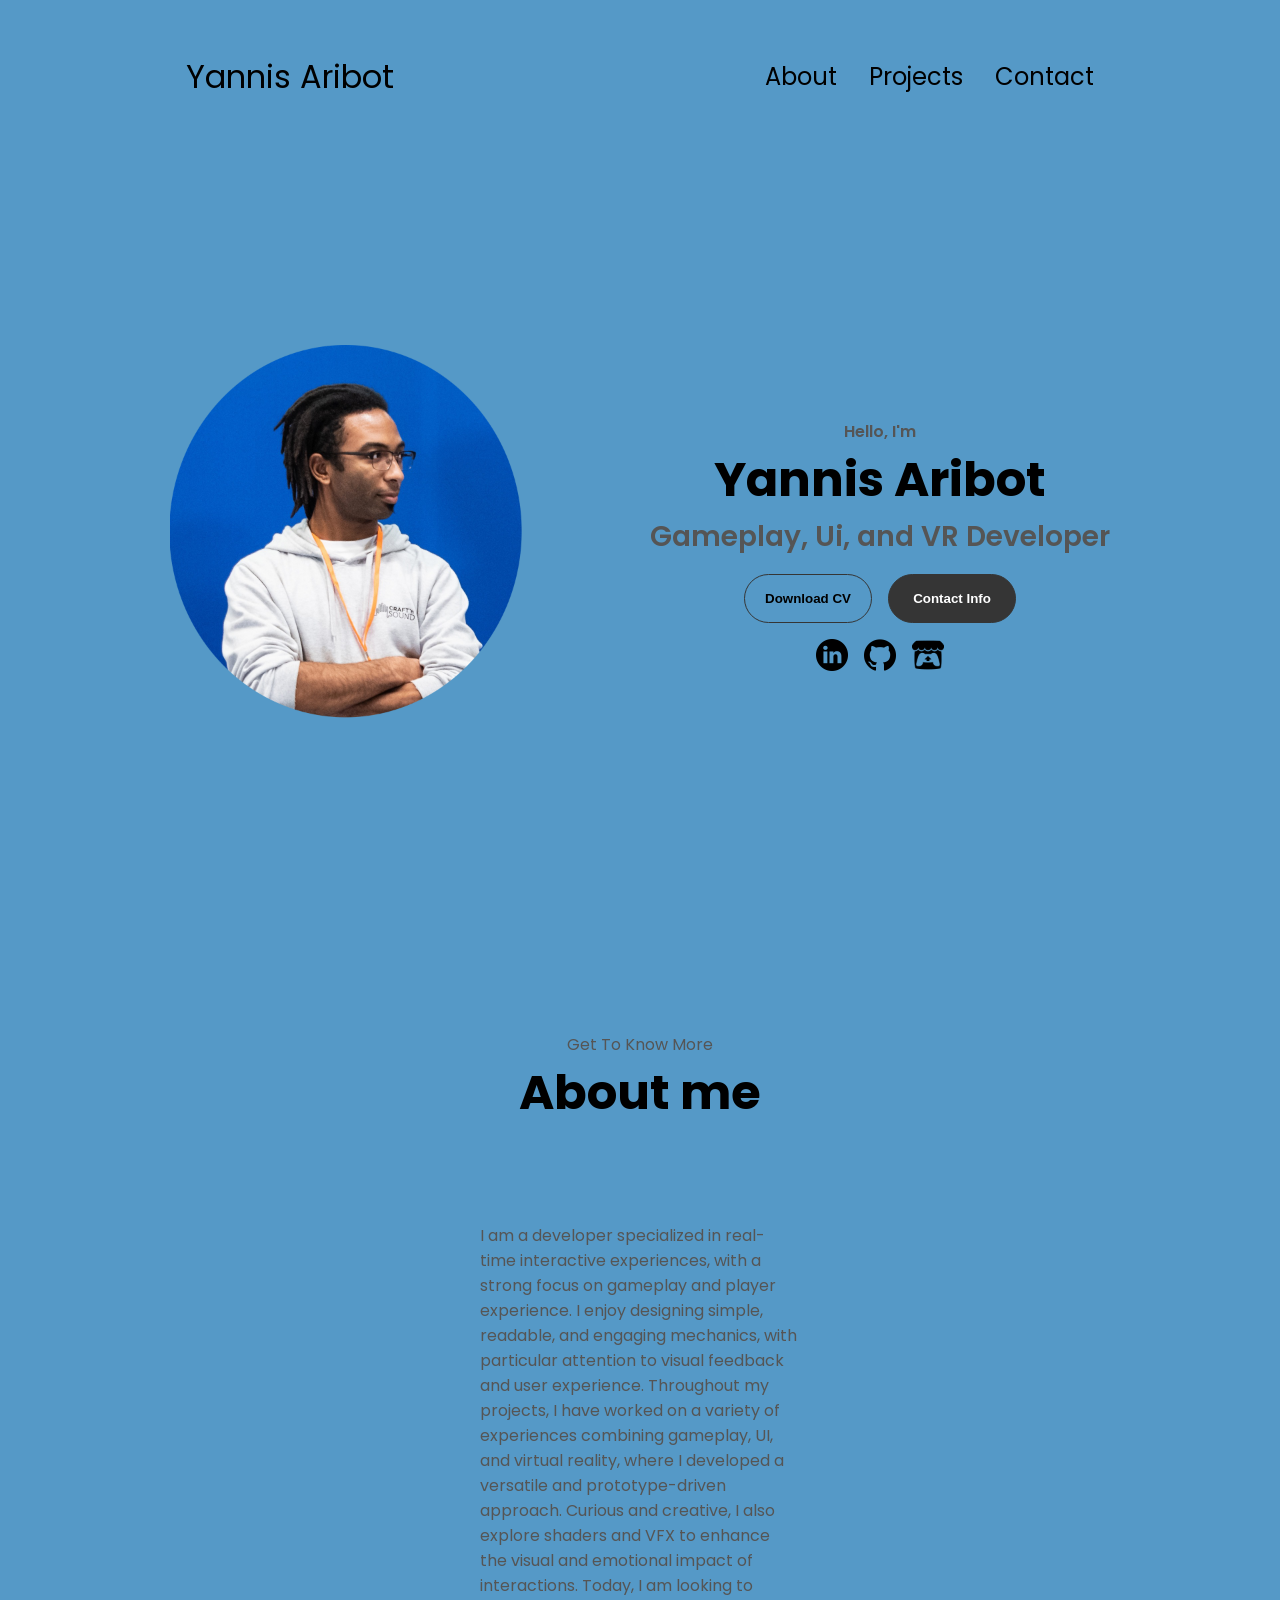
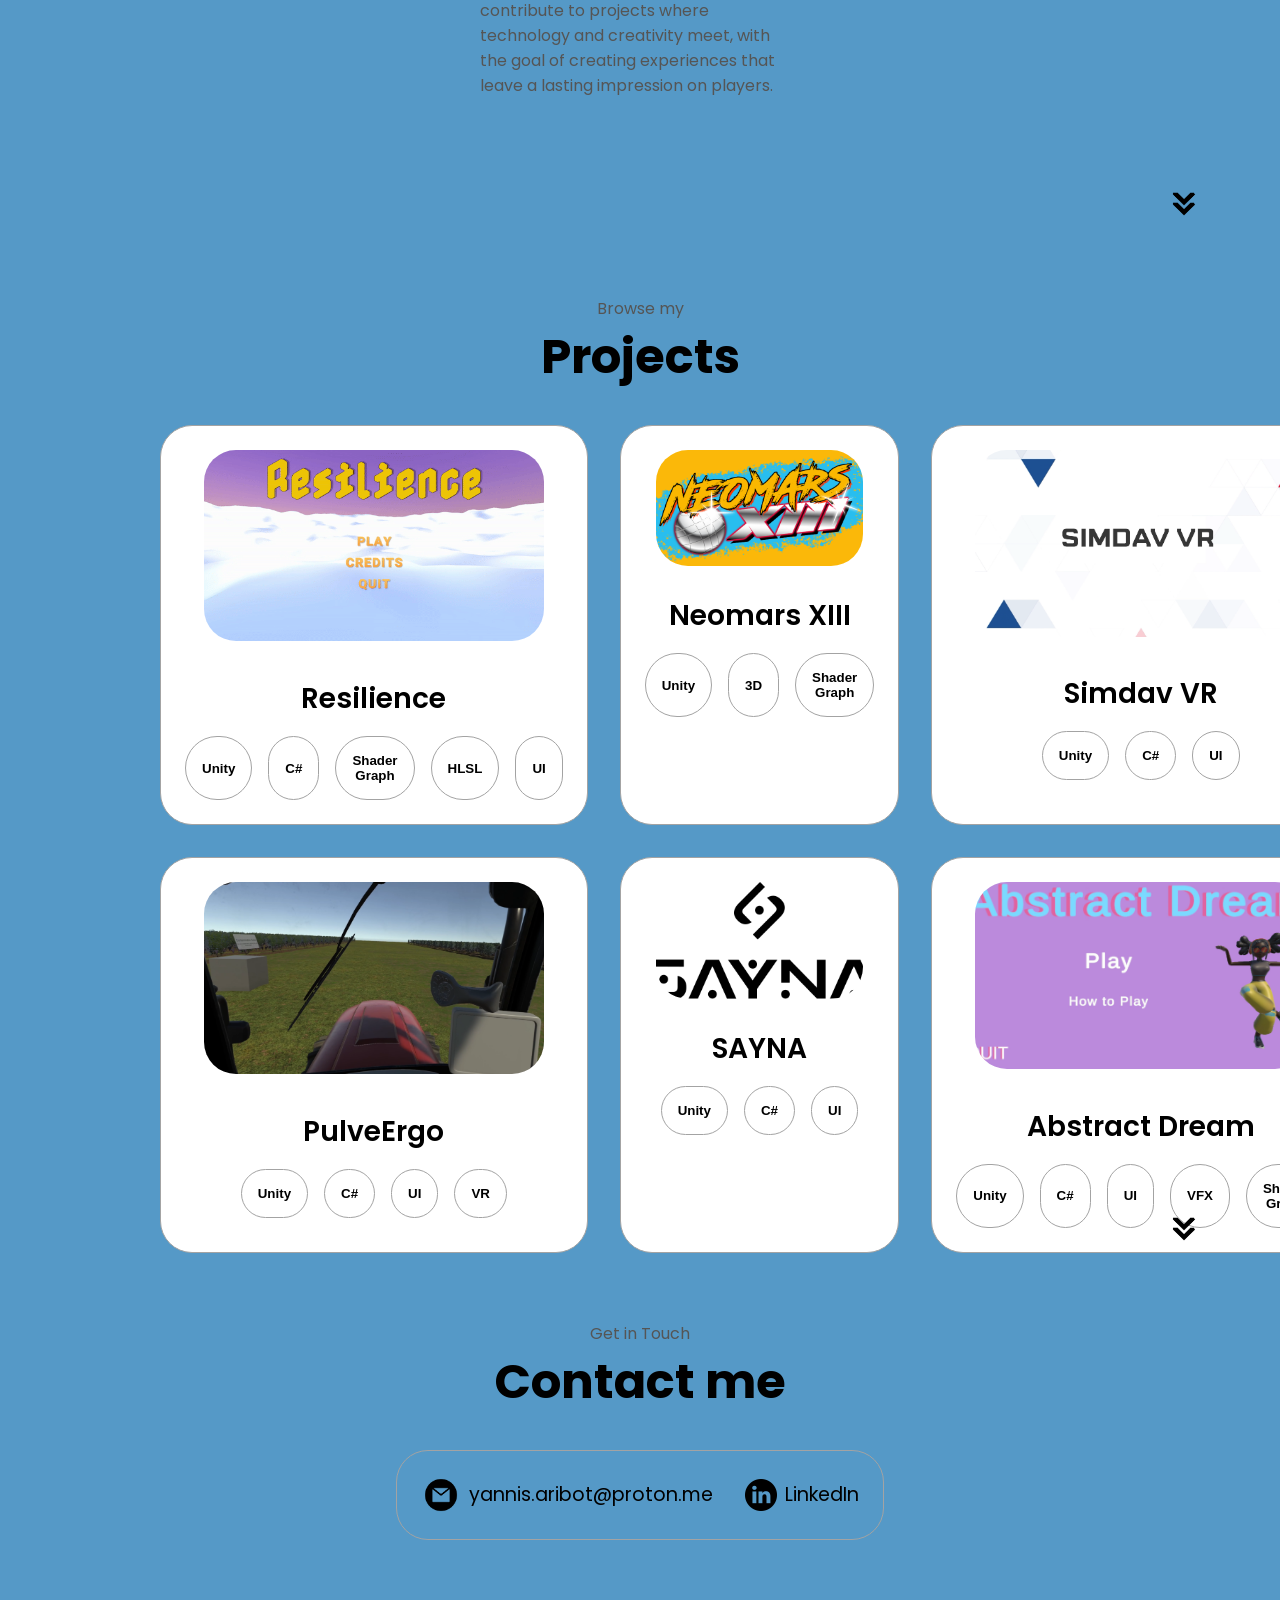
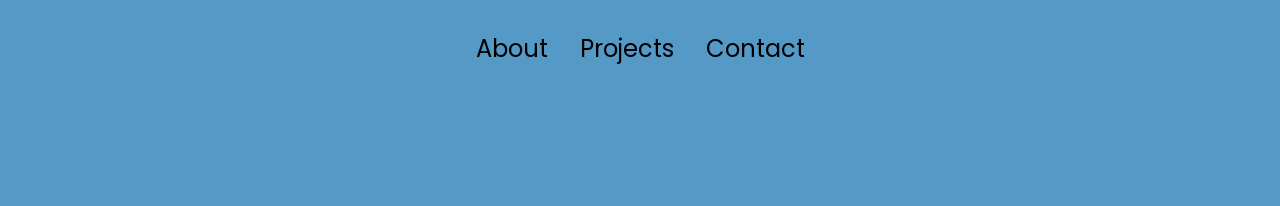
==== commit 7c979ad5: "fix(CSS + text) : fixed about text" ====
--- a/index.html
+++ b/index.html
@@ -47,7 +47,7 @@
       <h1 class="title">Yannis Aribot</h1>
       <p class="section__text__p2">Gameplay, Ui, and VR Developer</p>
       <div class="btn-container">
-        <button class="btn btn-color-2" onclick="window.open('./portfolio-main//assets/YannisARIBOT_CV_GameplayProgrammeur.pdf')">
+        <button class="btn btn-color-2" onclick="window.open('./portfolio-main//assets/Yannis_Aribot_CV_EN_Gameplay.pdf')">
           Download CV
         </button>
         <button class="btn btn-color-1" onclick="location.href='./#contact'">
@@ -89,7 +89,7 @@
             I am a developer specialized in real-time interactive experiences, with a strong focus on gameplay and player experience. 
             I enjoy designing simple, readable, and engaging mechanics, with particular attention to visual feedback and user experience.
             Throughout my projects, I have worked on a variety of experiences combining gameplay, UI, and virtual reality, 
-            which has allowed me to develop a versatile and prototype-driven approach. Curious and creative, I also explore 
+            where I developed a versatile and prototype-driven approach. Curious and creative, I also explore 
             shaders and VFX to enhance the visual and emotional impact of interactions.
             Today, I am looking to contribute to projects where technology and creativity meet, with the goal of creating 
             experiences that leave a lasting impression on players.
--- a/style.css
+++ b/style.css
@@ -216,6 +216,12 @@
   height: 2rem;
 }
 
+.project-icon {
+  cursor: pointer;
+  height: 1.5rem;
+  margin-right: 10px;
+}
+
 /* BUTTONS */
 
 .btn-container {
@@ -296,6 +302,11 @@
 .about-details-container {
   justify-content: center;
   flex-direction: column;
+}
+
+.text-container{
+  margin-right: 20rem;
+  margin-left: 20rem;
 }
 
 .about-containers,
@@ -438,6 +449,16 @@
   height: 90%;
 }
 
+.align-icon-text{
+  display: flex;
+  align-items: center;
+  justify-content: center;
+}
+
+.align-icon-title{
+  display: flex;
+  align-items: center;
+}
 
 /* CONTACT */
 
@@ -524,12 +545,21 @@
   .about-project-card-containers {
     grid-template-columns: repeat(2, 1fr);
   }
+
+  .text-container{
+    margin : auto;
+  }
 }
 
 @media (max-width: 768px) {
   .about-project-card-containers {
     grid-template-columns: 1fr;
   }
+
+  .text-container{
+    /* display : flex; */
+    margin : auto;
+  }
 }
 
 /* FOOTER SECTION */
